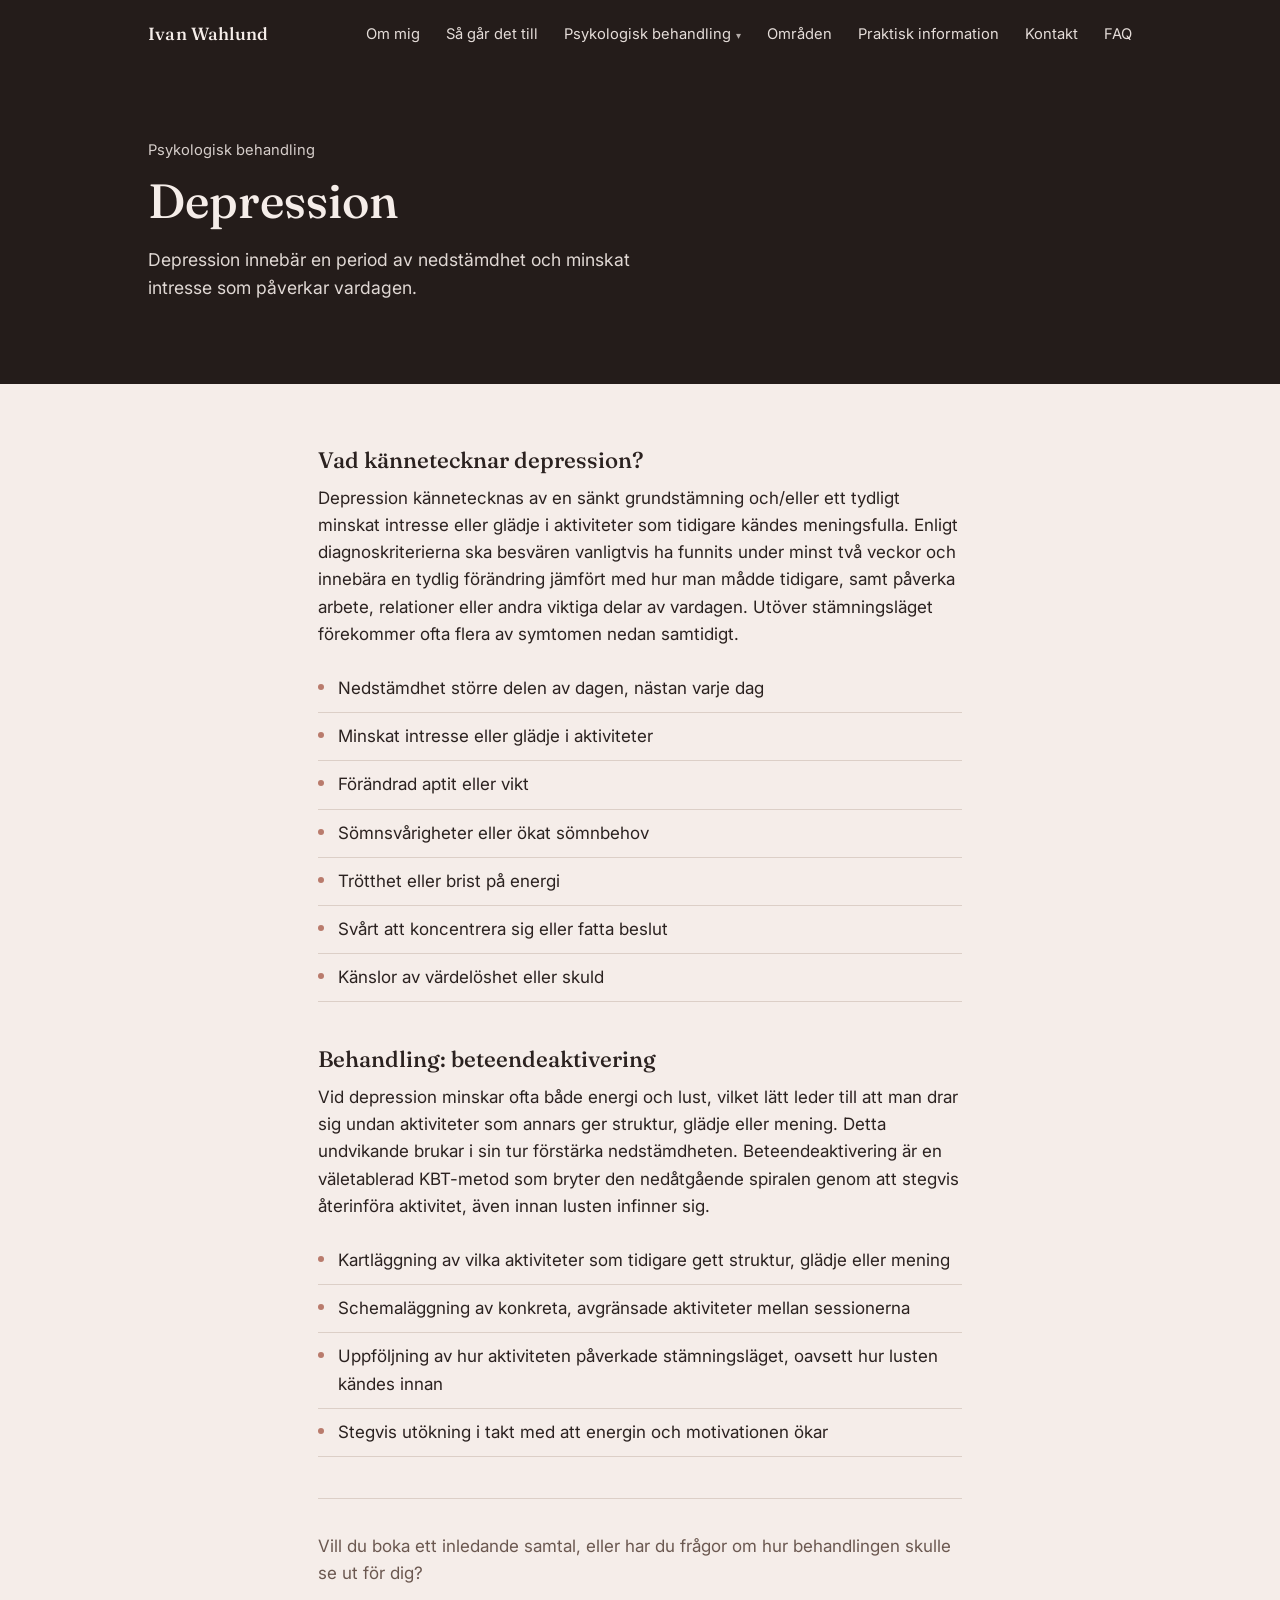
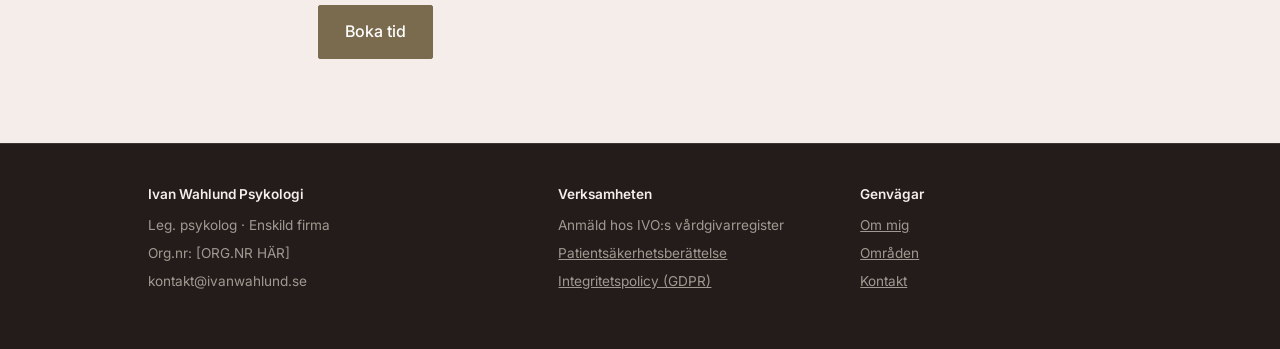
==== depression.html @ 4caa84c3 "Initial import of website from claude.ai conversation" ====
<!DOCTYPE html>
<html lang="sv">
<head>
<meta charset="UTF-8">
<meta name="viewport" content="width=device-width, initial-scale=1.0">
<title>Depression — Ivan Wahlund</title>
<meta name="description" content="Information om depression och nedstämdhet, samt hur beteendeaktivering kan hjälpa.">
<link rel="preconnect" href="https://fonts.googleapis.com">
<link rel="preconnect" href="https://fonts.gstatic.com" crossorigin>
<link href="https://fonts.googleapis.com/css2?family=Fraunces:opsz,wght@9..144,400;9..144,500;9..144,600&family=Inter:wght@400;500;600&display=swap" rel="stylesheet">
<style>
:root{
  --cream: #F5EDE9;
  --cream-alt: #ECDFD8;
  --ink: #2B2220;
  --ink-soft: #6B5850;
  --olive: #7A6A4E;
  --olive-deep: #5E5139;
  --gold: #B97B6C;
  --dark: #241C1A;
  --dark-text: #F5EDE9;
  --line: #DCCFC7;
  --max: 700px;

  --radius-sm: 2px;
  --radius-md: 6px;
  --ease: cubic-bezier(.4,0,.2,1);
  --transition-fast: 0.15s var(--ease);

  --fs-2xs: 0.85rem;
  --fs-xs: 0.92rem;
  --fs-base: 1rem;
  --fs-md: 1.1rem;
  --fs-lg: 1.05rem;
}

*{ box-sizing: border-box; }
html{ scroll-behavior: smooth; }
@media (prefers-reduced-motion: reduce){
  html{ scroll-behavior: auto; }
  *{ animation-duration: 0.001ms !important; transition-duration: 0.001ms !important; }
}

body{
  margin: 0;
  background: var(--cream);
  color: var(--ink);
  font-family: 'Inter', -apple-system, sans-serif;
  font-size: 17px;
  line-height: 1.6;
  -webkit-font-smoothing: antialiased;
}

h1,h2,h3{
  font-family: 'Fraunces', Georgia, serif;
  font-weight: 500;
  line-height: 1.15;
  margin: 0 0 0.5em 0;
  color: var(--ink);
}

a{ color: var(--olive-deep); }
a:focus-visible, button:focus-visible{
  outline: 2px solid var(--gold);
  outline-offset: 3px;
}

.wrap{ max-width: 1040px; margin: 0 auto; padding: 0 28px; }
.prose{ max-width: var(--max); }

header.site{
  background: var(--dark);
  padding: 20px 0;
}
header.site .wrap{
  display: flex;
  justify-content: space-between;
  align-items: center;
}
.brand{
  font-family: 'Fraunces', serif;
  font-size: var(--fs-md);
  font-weight: 500;
  letter-spacing: 0.01em;
  color: var(--dark-text);
  text-decoration: none;
}
nav.primary ul{
  display: flex;
  gap: 26px;
  list-style: none;
  margin: 0; padding: 0;
}
nav.primary li{ position: relative; }
nav.primary a{
  color: var(--dark-text);
  text-decoration: none;
  font-size: var(--fs-xs);
  opacity: 0.92;
  transition: opacity var(--transition-fast);
}
nav.primary a:hover{ opacity: 1; text-decoration: underline; }
nav.primary .dropdown-toggle{ display:inline-flex; align-items:center; gap:5px; cursor: pointer; }
nav.primary .caret{ font-size: 0.65em; opacity: 0.75; }
nav.primary .dropdown-menu{
  list-style: none;
  margin: 0; padding: 8px 0;
  position: absolute;
  top: 100%; left: 0;
  margin-top: 10px;
  min-width: 260px;
  background: var(--dark);
  border: 1px solid rgba(242,238,225,0.14);
  border-radius: var(--radius-md);
  opacity: 0;
  visibility: hidden;
  transform: translateY(4px);
  transition: opacity var(--transition-fast), transform var(--transition-fast), visibility var(--transition-fast);
  z-index: 40;
}
nav.primary li:hover > .dropdown-menu,
nav.primary li:focus-within > .dropdown-menu{
  opacity: 1; visibility: visible; transform: translateY(0);
}
nav.primary .dropdown-menu li{ position: static; }
nav.primary .dropdown-menu a{
  display: block;
  padding: 9px 18px;
  white-space: nowrap;
  opacity: 0.82;
  font-size: var(--fs-xs);
}
nav.primary .dropdown-menu a:hover{ opacity: 1; background: rgba(242,238,225,0.06); text-decoration: none; }
.nav-toggle{ display:none; }
.menu-btn{
  display:none;
  background:none; border:1px solid rgba(242,238,225,0.5); border-radius: var(--radius-md);
  padding: 8px 12px; font-size: var(--fs-xs); cursor:pointer; color: var(--dark-text);
}
@media (max-width: 720px){
  header.site .wrap{ position: relative; flex-wrap: wrap; }
  nav.primary{
    display:none;
    width: 100%;
    background: var(--dark);
    padding: 10px 0 4px;
  }
  nav.primary ul{ flex-direction: column; padding: 8px 0 0; gap: 16px; }
  nav.primary .dropdown-menu{
    position: static;
    opacity: 1; visibility: visible; transform: none;
    background: transparent;
    border: none;
    padding: 10px 0 0 16px;
    margin-top: 10px;
    min-width: 0;
  }
  nav.primary .dropdown-menu li + li{ margin-top: 10px; }
  nav.primary .dropdown-menu a{ padding: 0; font-size: var(--fs-2xs); opacity: 0.75; }
  .nav-toggle:checked ~ nav.primary{ display:block; }
  .menu-btn{ display:inline-block; }
}

.page-hero{
  background: var(--dark);
  padding: 56px 0 64px;
}
.page-hero .kicker{
  color: var(--dark-text);
  opacity: 0.85;
  font-size: var(--fs-xs);
  margin-bottom: 14px;
}
.page-hero h1{
  color: var(--dark-text);
  font-size: clamp(2rem, 4.5vw, 3rem);
  line-height: 1.05;
  margin-bottom: 0.4em;
  max-width: 16ch;
}
.page-hero .lede{
  color: var(--dark-text);
  opacity: 0.9;
  font-size: var(--fs-md);
  max-width: 46ch;
}

main{ padding: 64px 0 84px; }
main h2{ font-size: 1.4rem; margin-top: 2em; }
main h2:first-child{ margin-top: 0; }
main p{ margin: 0 0 1em 0; }
main ul.tecken{
  margin: 0 0 1.2em 0;
  padding: 0;
  list-style: none;
}
main ul.tecken li{
  padding: 10px 0 10px 20px;
  border-bottom: 1px solid var(--line);
  position: relative;
}
main ul.tecken li::before{
  content: "";
  position: absolute;
  left: 0; top: 19px;
  width: 6px; height: 6px;
  border-radius: 50%;
  background: var(--gold);
}
main ul.links{
  margin: 0; padding: 0;
  list-style: none;
  columns: 2;
  column-gap: 32px;
}
main ul.links li{ padding: 8px 0; break-inside: avoid; }

.btn{
  display: inline-block;
  background: var(--olive);
  color: #fff;
  text-decoration: none;
  padding: 13px 26px;
  border-radius: var(--radius-sm);
  font-size: var(--fs-base);
  font-weight: 500;
  border: 1px solid var(--olive);
  cursor: pointer;
  transition: background var(--transition-fast), transform var(--transition-fast);
}
.btn:hover{ background: var(--olive-deep); transform: translateY(-2px); }

/* FAQ */
.faq-category{ margin-top: 2.4em; }
.faq-category:first-child{ margin-top: 0; }
.faq-category h2{ font-size: 1.3rem; margin-bottom: 0.6em; }
.faq-list{ max-width: 100%; }
.faq-item{ border-bottom: 1px solid var(--line); }
.faq-item summary{
  cursor: pointer;
  padding: 18px 0;
  font-family: 'Fraunces', serif;
  font-size: var(--fs-lg);
  font-weight: 500;
  list-style: none;
  display: flex;
  justify-content: space-between;
  align-items: center;
  gap: 16px;
}
.faq-item summary::-webkit-details-marker{ display: none; }
.faq-item summary::after{
  content: "+";
  font-size: 1.3rem;
  color: var(--gold);
  flex-shrink: 0;
  transition: transform var(--transition-fast);
}
.faq-item[open] summary::after{ transform: rotate(45deg); }
.faq-item p{ color: var(--ink-soft); padding: 0 0 18px 0; margin: 0; max-width: 62ch; }
.cta{ margin-top: 2.4em; padding-top: 2em; border-top: 1px solid var(--line); }
.cta p{ color: var(--ink-soft); margin-bottom: 18px; }

footer{
  background: var(--dark);
  color: rgba(242,238,225,0.6);
  padding: 40px 0 50px;
  font-size: var(--fs-2xs);
  border-top: 1px solid rgba(242,238,225,0.12);
}
footer .grid{ display:grid; grid-template-columns: 1.4fr 1fr 1fr; gap: 30px; }
footer h4{
  font-family: 'Inter', sans-serif;
  font-weight: 600;
  color: var(--dark-text);
  font-size: var(--fs-2xs);
  margin: 0 0 10px 0;
}
footer p{ margin: 0 0 6px 0; }
footer ul{ list-style:none; margin:0; padding:0; }
footer li{ margin-bottom: 6px; }
footer a{ color: rgba(242,238,225,0.6); }
@media (max-width: 700px){ footer .grid{ grid-template-columns: 1fr; } }

</style>
</head>
<body>

<header class="site">
  <div class="wrap">
    <a class="brand" href="index.html">Ivan Wahlund</a>
    <input type="checkbox" id="nav-toggle" class="nav-toggle">
    <label for="nav-toggle" class="menu-btn" aria-label="Öppna meny">Meny</label>
    <nav class="primary" aria-label="Huvudmeny">
      <ul>
        <li><a href="index.html#om-mig">Om mig</a></li>
        <li><a href="index.html#arbetssatt">Så går det till</a></li>
        <li>
          <a href="#" class="dropdown-toggle" aria-haspopup="true" aria-expanded="false">Psykologisk behandling <span class="caret" aria-hidden="true">▾</span></a>
          <ul class="dropdown-menu">
            <li><a href="kbt.html">Vad är KBT?</a></li>
            <li><a href="depression.html">Depression</a></li>
            <li><a href="paniksyndrom.html">Paniksyndrom (panikångest)</a></li>
            <li><a href="social-fobi.html">Social fobi (social ångest)</a></li>
            <li><a href="gad.html">GAD (generaliserad ångest)</a></li>
            <li><a href="emetofobi.html">Emetofobi</a></li>
            <li><a href="sorg.html">Sorg (förlängd sorgreaktion)</a></li>
            <li><a href="utmattningssyndrom.html">Stress och utmattning</a></li>
            <li><a href="ocd.html">Tvångssyndrom (OCD)</a></li>
            <li><a href="perfektionism.html">Perfektionism</a></li>
            <li><a href="sjalvkansla.html">Negativ självbild</a></li>
          </ul>
        </li>
        <li><a href="index.html#omraden">Områden</a></li>
        <li><a href="index.html#praktiskt">Praktisk information</a></li>
        <li><a href="index.html#kontakt">Kontakt</a></li>
        <li><a href="faq.html">FAQ</a></li>
      </ul>
    </nav>
  </div>
</header>

<section class="page-hero">
  <div class="wrap">
    <p class="kicker">Psykologisk behandling</p>
    <h1>Depression</h1>
    <p class="lede">Depression innebär en period av nedstämdhet och minskat intresse som påverkar vardagen.</p>
  </div>
</section>

<main>
  <div class="wrap prose">
    <h2>Vad kännetecknar depression?</h2>
    <p>Depression kännetecknas av en sänkt grundstämning och/eller ett tydligt minskat intresse eller glädje i aktiviteter som tidigare kändes meningsfulla. Enligt diagnoskriterierna ska besvären vanligtvis ha funnits under minst två veckor och innebära en tydlig förändring jämfört med hur man mådde tidigare, samt påverka arbete, relationer eller andra viktiga delar av vardagen. Utöver stämningsläget förekommer ofta flera av symtomen nedan samtidigt.</p>
    <ul class="tecken">
      <li>Nedstämdhet större delen av dagen, nästan varje dag</li>
      <li>Minskat intresse eller glädje i aktiviteter</li>
      <li>Förändrad aptit eller vikt</li>
      <li>Sömnsvårigheter eller ökat sömnbehov</li>
      <li>Trötthet eller brist på energi</li>
      <li>Svårt att koncentrera sig eller fatta beslut</li>
      <li>Känslor av värdelöshet eller skuld</li>
    </ul>

    <h2>Behandling: beteendeaktivering</h2>
    <p>Vid depression minskar ofta både energi och lust, vilket lätt leder till att man drar sig undan aktiviteter som annars ger struktur, glädje eller mening. Detta undvikande brukar i sin tur förstärka nedstämdheten. Beteendeaktivering är en väletablerad KBT-metod som bryter den nedåtgående spiralen genom att stegvis återinföra aktivitet, även innan lusten infinner sig.</p>
    <ul class="tecken">
      <li>Kartläggning av vilka aktiviteter som tidigare gett struktur, glädje eller mening</li>
      <li>Schemaläggning av konkreta, avgränsade aktiviteter mellan sessionerna</li>
      <li>Uppföljning av hur aktiviteten påverkade stämningsläget, oavsett hur lusten kändes innan</li>
      <li>Stegvis utökning i takt med att energin och motivationen ökar</li>
    </ul>

    <div class="cta">
      <p>Vill du boka ett inledande samtal, eller har du frågor om hur behandlingen skulle se ut för dig?</p>
      <a class="btn" href="index.html#kontakt">Boka tid</a>
    </div>
  </div>
</main>

<footer>
  <div class="wrap">
    <div class="grid">
      <div>
        <h4>Ivan Wahlund Psykologi</h4>
        <p>Leg. psykolog · Enskild firma</p>
        <p>Org.nr: [ORG.NR HÄR]</p>
        <p>kontakt@ivanwahlund.se</p>
      </div>
      <div>
        <h4>Verksamheten</h4>
        <ul>
          <li>Anmäld hos IVO:s vårdgivarregister</li>
          <li><a href="index.html#">Patientsäkerhetsberättelse</a></li>
          <li><a href="index.html#">Integritetspolicy (GDPR)</a></li>
        </ul>
      </div>
      <div>
        <h4>Genvägar</h4>
        <ul>
          <li><a href="index.html#om-mig">Om mig</a></li>
          <li><a href="index.html#omraden">Områden</a></li>
          <li><a href="index.html#kontakt">Kontakt</a></li>
        </ul>
      </div>
    </div>
  </div>
</footer>

<script>
  document.querySelectorAll('nav.primary > ul > li > a:not(.dropdown-toggle)').forEach(function(link){
    link.addEventListener('click', function(){
      var toggle = document.getElementById('nav-toggle');
      if(toggle) toggle.checked = false;
    });
  });
</script>

</body>
</html>
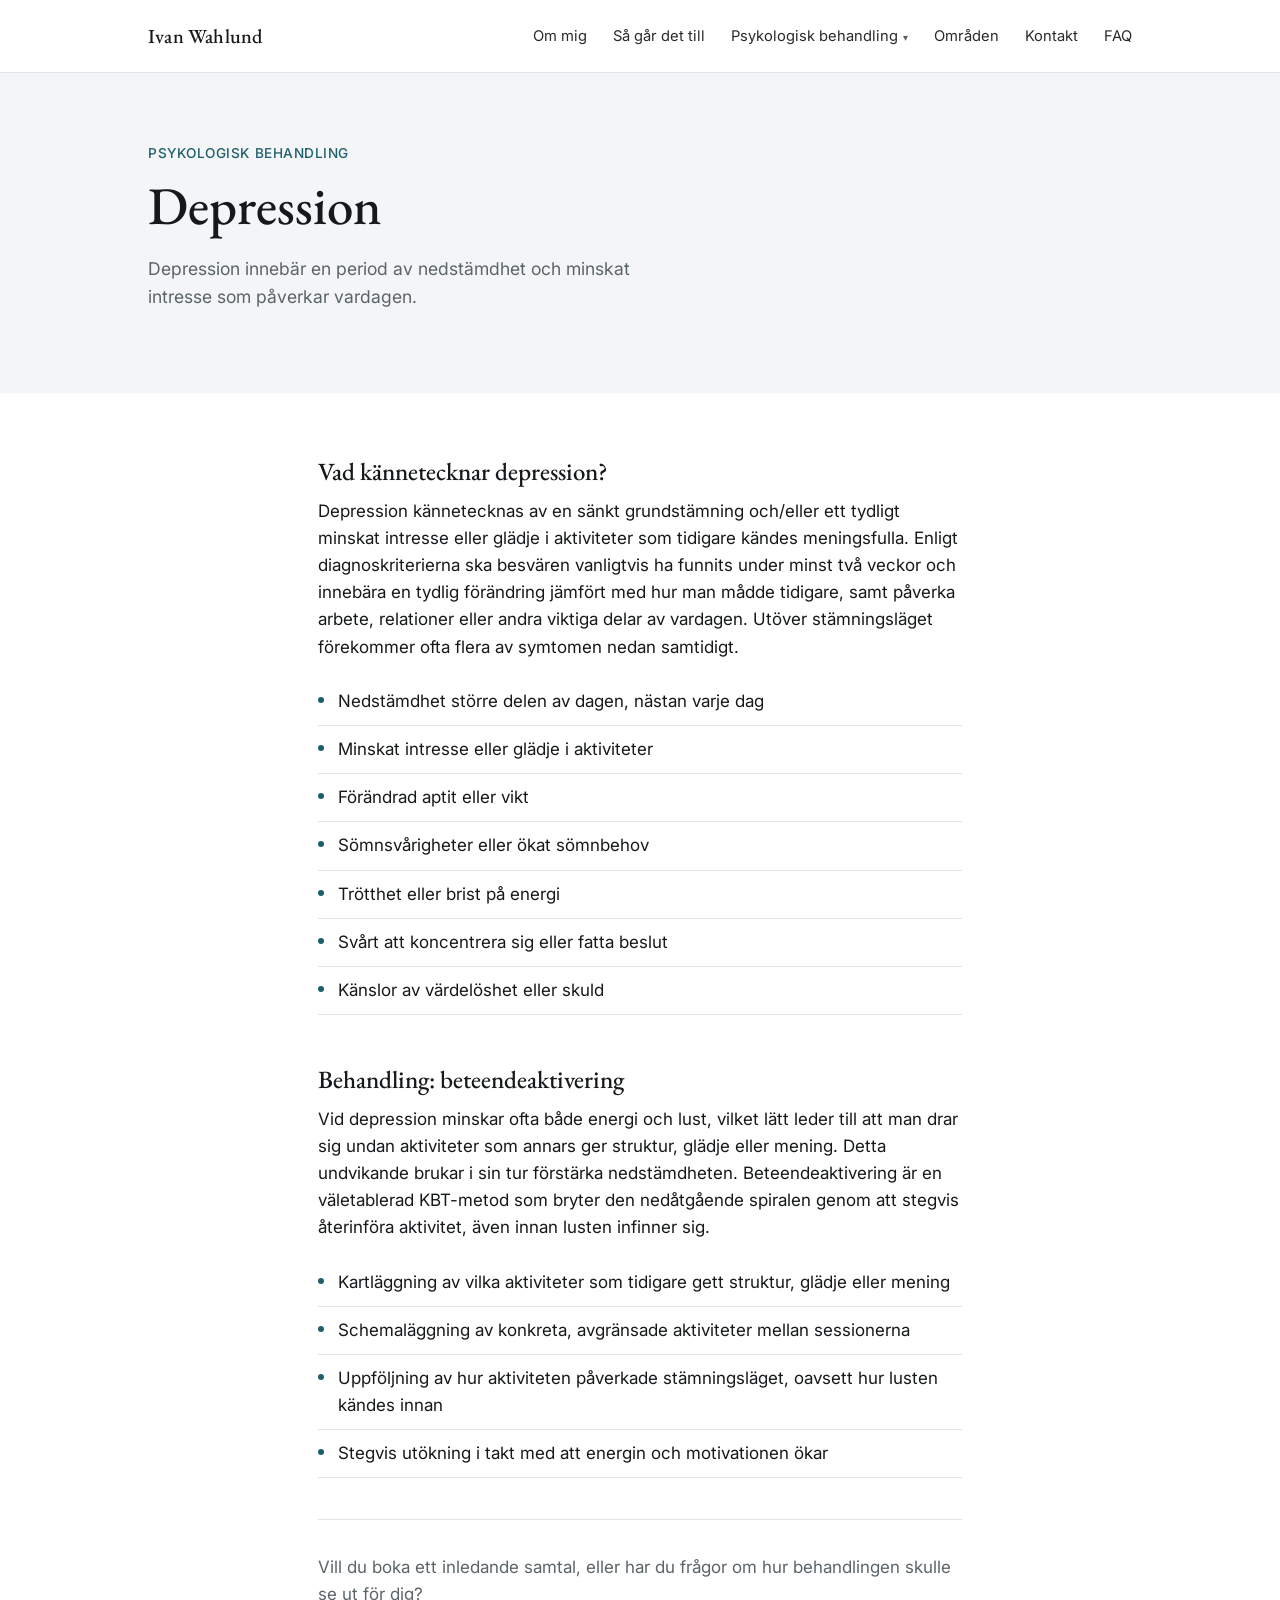
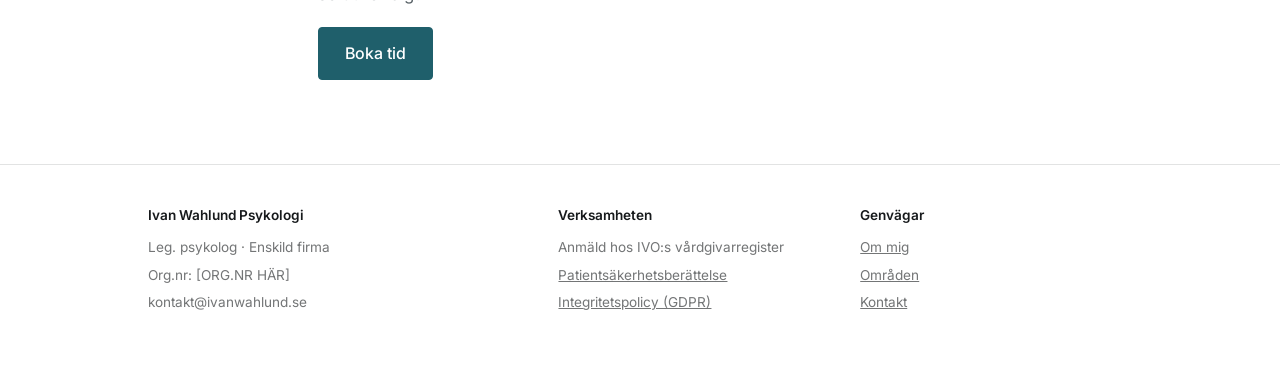
==== commit d1f5ec68: "Redesign theme: EB Garamond + Inter on a white "Klinik" palette Replace the Fraunces/Inter cream-and" ====
--- a/depression.html
+++ b/depression.html
@@ -7,23 +7,23 @@
 <meta name="description" content="Information om depression och nedstämdhet, samt hur beteendeaktivering kan hjälpa.">
 <link rel="preconnect" href="https://fonts.googleapis.com">
 <link rel="preconnect" href="https://fonts.gstatic.com" crossorigin>
-<link href="https://fonts.googleapis.com/css2?family=Fraunces:opsz,wght@9..144,400;9..144,500;9..144,600&family=Inter:wght@400;500;600&display=swap" rel="stylesheet">
+<link href="https://fonts.googleapis.com/css2?family=EB+Garamond:wght@400;500;600&family=Inter:wght@400;500;600&display=swap" rel="stylesheet">
 <style>
 :root{
-  --cream: #F5EDE9;
-  --cream-alt: #ECDFD8;
-  --ink: #2B2220;
-  --ink-soft: #6B5850;
-  --olive: #7A6A4E;
-  --olive-deep: #5E5139;
-  --gold: #B97B6C;
-  --dark: #241C1A;
-  --dark-text: #F5EDE9;
-  --line: #DCCFC7;
+  --cream: #FFFFFF;
+  --cream-alt: #F3F5F6;
+  --ink: #16191B;
+  --ink-soft: #5B6469;
+  --olive: #1F5F6B;
+  --olive-deep: #174A54;
+  --gold: #1F5F6B;
+  --dark: #FFFFFF;
+  --dark-text: #16191B;
+  --line: #DEE3E5;
   --max: 700px;
 
-  --radius-sm: 2px;
-  --radius-md: 6px;
+  --radius-sm: 4px;
+  --radius-md: 8px;
   --ease: cubic-bezier(.4,0,.2,1);
   --transition-fast: 0.15s var(--ease);
 
@@ -52,7 +52,7 @@
 }
 
 h1,h2,h3{
-  font-family: 'Fraunces', Georgia, serif;
+  font-family: 'EB Garamond', Garamond, Georgia, serif;
   font-weight: 500;
   line-height: 1.15;
   margin: 0 0 0.5em 0;
@@ -71,6 +71,7 @@
 header.site{
   background: var(--dark);
   padding: 20px 0;
+  border-bottom: 1px solid var(--line);
 }
 header.site .wrap{
   display: flex;
@@ -78,8 +79,8 @@
   align-items: center;
 }
 .brand{
-  font-family: 'Fraunces', serif;
-  font-size: var(--fs-md);
+  font-family: 'EB Garamond', Garamond, Georgia, serif;
+  font-size: 1.25rem;
   font-weight: 500;
   letter-spacing: 0.01em;
   color: var(--dark-text);
@@ -110,7 +111,8 @@
   margin-top: 10px;
   min-width: 260px;
   background: var(--dark);
-  border: 1px solid rgba(242,238,225,0.14);
+  border: 1px solid rgba(22,25,27,0.14);
+  box-shadow: 0 10px 28px rgba(22,25,27,0.10);
   border-radius: var(--radius-md);
   opacity: 0;
   visibility: hidden;
@@ -130,11 +132,11 @@
   opacity: 0.82;
   font-size: var(--fs-xs);
 }
-nav.primary .dropdown-menu a:hover{ opacity: 1; background: rgba(242,238,225,0.06); text-decoration: none; }
+nav.primary .dropdown-menu a:hover{ opacity: 1; background: rgba(22,25,27,0.06); text-decoration: none; }
 .nav-toggle{ display:none; }
 .menu-btn{
   display:none;
-  background:none; border:1px solid rgba(242,238,225,0.5); border-radius: var(--radius-md);
+  background:none; border:1px solid var(--line); border-radius: var(--radius-sm);
   padding: 8px 12px; font-size: var(--fs-xs); cursor:pointer; color: var(--dark-text);
 }
 @media (max-width: 720px){
@@ -162,31 +164,32 @@
 }
 
 .page-hero{
-  background: var(--dark);
+  background: var(--cream-alt);
   padding: 56px 0 64px;
 }
 .page-hero .kicker{
-  color: var(--dark-text);
-  opacity: 0.85;
-  font-size: var(--fs-xs);
+  color: var(--olive);
+  font-size: var(--fs-2xs);
+  font-weight: 500;
+  letter-spacing: 0.04em;
+  text-transform: uppercase;
   margin-bottom: 14px;
 }
 .page-hero h1{
   color: var(--dark-text);
-  font-size: clamp(2rem, 4.5vw, 3rem);
+  font-size: clamp(2.2rem, 5vw, 3.3rem);
   line-height: 1.05;
   margin-bottom: 0.4em;
   max-width: 16ch;
 }
 .page-hero .lede{
-  color: var(--dark-text);
-  opacity: 0.9;
+  color: var(--ink-soft);
   font-size: var(--fs-md);
   max-width: 46ch;
 }
 
 main{ padding: 64px 0 84px; }
-main h2{ font-size: 1.4rem; margin-top: 2em; }
+main h2{ font-size: 1.55rem; margin-top: 2em; }
 main h2:first-child{ margin-top: 0; }
 main p{ margin: 0 0 1em 0; }
 main ul.tecken{
@@ -233,13 +236,13 @@
 /* FAQ */
 .faq-category{ margin-top: 2.4em; }
 .faq-category:first-child{ margin-top: 0; }
-.faq-category h2{ font-size: 1.3rem; margin-bottom: 0.6em; }
+.faq-category h2{ font-size: 1.45rem; margin-bottom: 0.6em; }
 .faq-list{ max-width: 100%; }
 .faq-item{ border-bottom: 1px solid var(--line); }
 .faq-item summary{
   cursor: pointer;
   padding: 18px 0;
-  font-family: 'Fraunces', serif;
+  font-family: 'EB Garamond', Garamond, Georgia, serif;
   font-size: var(--fs-lg);
   font-weight: 500;
   list-style: none;
@@ -263,10 +266,10 @@
 
 footer{
   background: var(--dark);
-  color: rgba(242,238,225,0.6);
+  color: rgba(22,25,27,0.6);
   padding: 40px 0 50px;
   font-size: var(--fs-2xs);
-  border-top: 1px solid rgba(242,238,225,0.12);
+  border-top: 1px solid rgba(22,25,27,0.12);
 }
 footer .grid{ display:grid; grid-template-columns: 1.4fr 1fr 1fr; gap: 30px; }
 footer h4{
@@ -279,7 +282,7 @@
 footer p{ margin: 0 0 6px 0; }
 footer ul{ list-style:none; margin:0; padding:0; }
 footer li{ margin-bottom: 6px; }
-footer a{ color: rgba(242,238,225,0.6); }
+footer a{ color: rgba(22,25,27,0.6); }
 @media (max-width: 700px){ footer .grid{ grid-template-columns: 1fr; } }
 
 </style>
@@ -312,7 +315,6 @@
           </ul>
         </li>
         <li><a href="index.html#omraden">Områden</a></li>
-        <li><a href="index.html#praktiskt">Praktisk information</a></li>
         <li><a href="index.html#kontakt">Kontakt</a></li>
         <li><a href="faq.html">FAQ</a></li>
       </ul>
